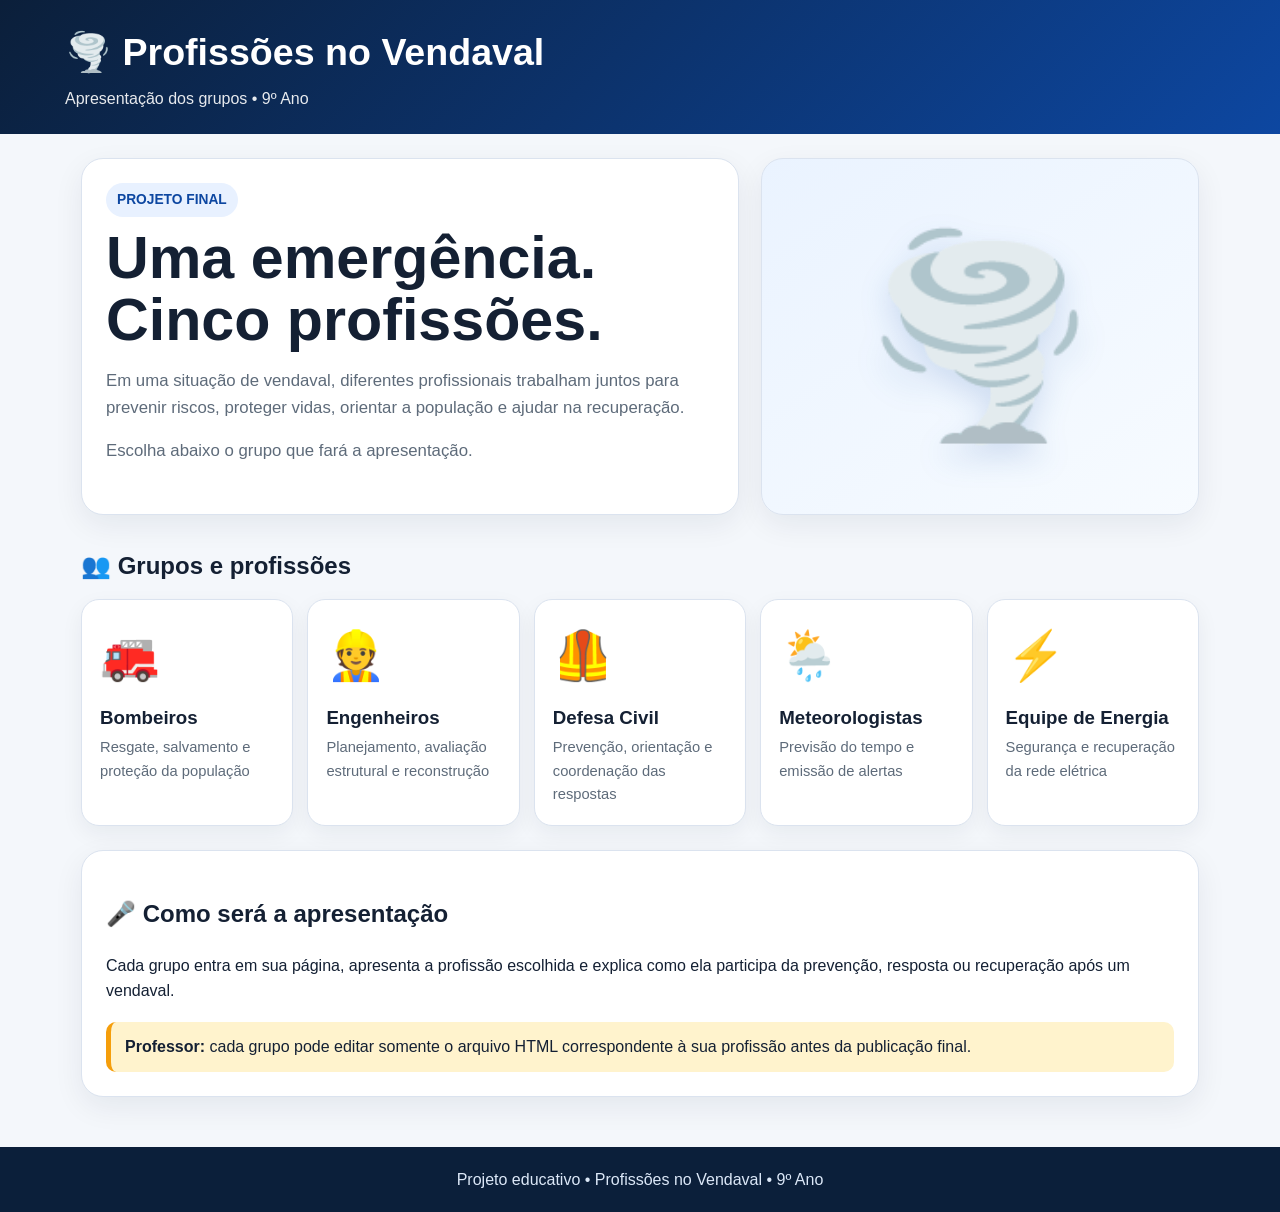
==== index.html @ 0de998a7 "Add files via upload" ====
<!DOCTYPE html>
<html lang="pt-BR">
<head>
  <meta charset="UTF-8">
  <meta name="viewport" content="width=device-width, initial-scale=1.0">
  <title>Profissões no Vendaval | Apresentação dos Grupos</title>
  <link rel="stylesheet" href="styles.css">
</head>
<body>

<header class="site-header">
  <div class="header-inner">
    <div class="brand">
      <h1>🌪️ Profissões no Vendaval</h1>
      <p>Apresentação dos grupos • 9º Ano</p>
    </div>
  </div>
</header>

<main>
  <section class="hero">
    <article class="panel">
      <span class="eyebrow">PROJETO FINAL</span>
      <h2>Uma emergência.<br>Cinco profissões.</h2>
      <p>
        Em uma situação de vendaval, diferentes profissionais trabalham juntos
        para prevenir riscos, proteger vidas, orientar a população e ajudar na recuperação.
      </p>
      <p>
        Escolha abaixo o grupo que fará a apresentação.
      </p>
    </article>

    <aside class="panel illustration">
      <div class="big-icon">🌪️</div>
    </aside>
  </section>

  <h2 class="section-title">👥 Grupos e profissões</h2>

  <section class="cards">

    <a class="prof-card" href="bombeiros.html">
      <div class="icon">🚒</div>
      <h3>Bombeiros</h3>
      <p>Resgate, salvamento e proteção da população</p>
    </a>

    <a class="prof-card" href="engenheiros.html">
      <div class="icon">👷</div>
      <h3>Engenheiros</h3>
      <p>Planejamento, avaliação estrutural e reconstrução</p>
    </a>

    <a class="prof-card" href="defesa-civil.html">
      <div class="icon">🦺</div>
      <h3>Defesa Civil</h3>
      <p>Prevenção, orientação e coordenação das respostas</p>
    </a>

    <a class="prof-card" href="meteorologistas.html">
      <div class="icon">🌦️</div>
      <h3>Meteorologistas</h3>
      <p>Previsão do tempo e emissão de alertas</p>
    </a>

    <a class="prof-card" href="energia.html">
      <div class="icon">⚡</div>
      <h3>Equipe de Energia</h3>
      <p>Segurança e recuperação da rede elétrica</p>
    </a>

  </section>

  <section class="panel" style="margin-top:24px;">
    <h2>🎤 Como será a apresentação</h2>
    <p>
      Cada grupo entra em sua página, apresenta a profissão escolhida e explica
      como ela participa da prevenção, resposta ou recuperação após um vendaval.
    </p>
    <div class="edit-note">
      <strong>Professor:</strong> cada grupo pode editar somente o arquivo HTML
      correspondente à sua profissão antes da publicação final.
    </div>
  </section>
</main>

<footer>
  Projeto educativo • Profissões no Vendaval • 9º Ano
</footer>

</body>
</html>
---- styles.css ----
* { box-sizing: border-box; }

:root {
  --bg: #f4f7fb;
  --card: #ffffff;
  --text: #142033;
  --muted: #5e6b7a;
  --blue: #0d47a1;
  --blue2: #1565c0;
  --line: #dbe3ef;
  --accent: #e8f1ff;
}

html { scroll-behavior: smooth; }

body {
  margin: 0;
  font-family: Arial, Helvetica, sans-serif;
  background: var(--bg);
  color: var(--text);
  line-height: 1.6;
}

a { color: inherit; }

.site-header {
  background: linear-gradient(135deg, #0b1f3a, #0d47a1);
  color: #fff;
  padding: 22px 16px;
}

.header-inner {
  max-width: 1150px;
  margin: auto;
  display: flex;
  gap: 18px;
  align-items: center;
  justify-content: space-between;
  flex-wrap: wrap;
}

.brand h1 {
  margin: 0;
  font-size: clamp(1.5rem, 4vw, 2.35rem);
}

.brand p {
  margin: 4px 0 0;
  opacity: .9;
}

.top-nav {
  display: flex;
  gap: 8px;
  flex-wrap: wrap;
}

.top-nav a {
  text-decoration: none;
  padding: 8px 11px;
  border-radius: 999px;
  background: rgba(255,255,255,.12);
  font-size: .9rem;
}

.top-nav a:hover {
  background: rgba(255,255,255,.22);
}

main {
  max-width: 1150px;
  margin: auto;
  padding: 24px 16px 50px;
}

.hero {
  display: grid;
  grid-template-columns: 1.2fr .8fr;
  gap: 22px;
  align-items: stretch;
  margin-bottom: 24px;
}

.panel {
  background: var(--card);
  border: 1px solid var(--line);
  border-radius: 22px;
  padding: 24px;
  box-shadow: 0 10px 30px rgba(20,32,51,.07);
}

.eyebrow {
  display: inline-block;
  background: var(--accent);
  color: var(--blue);
  border-radius: 999px;
  padding: 6px 11px;
  font-weight: bold;
  font-size: .86rem;
  margin-bottom: 10px;
}

.hero h2 {
  font-size: clamp(2rem, 6vw, 3.7rem);
  line-height: 1.05;
  margin: 0 0 12px;
}

.hero p {
  color: var(--muted);
  font-size: 1.05rem;
}

.illustration {
  min-height: 300px;
  background: linear-gradient(145deg, #eaf3ff, #f7fbff);
  display: grid;
  place-items: center;
  overflow: hidden;
}

.illustration .big-icon {
  font-size: clamp(6rem, 18vw, 12rem);
  filter: drop-shadow(0 14px 15px rgba(13,71,161,.15));
}

.cards {
  display: grid;
  grid-template-columns: repeat(5, 1fr);
  gap: 14px;
}

.prof-card {
  display: block;
  background: #fff;
  border: 1px solid var(--line);
  border-radius: 18px;
  text-decoration: none;
  padding: 18px;
  box-shadow: 0 8px 22px rgba(20,32,51,.06);
  transition: .2s transform, .2s box-shadow;
}

.prof-card:hover {
  transform: translateY(-4px);
  box-shadow: 0 14px 28px rgba(20,32,51,.12);
}

.prof-card .icon {
  font-size: 3rem;
}

.prof-card h3 {
  margin: 8px 0 3px;
}

.prof-card p {
  margin: 0;
  color: var(--muted);
  font-size: .92rem;
}

.section-title {
  margin: 32px 0 14px;
  font-size: 1.5rem;
}

.info-grid {
  display: grid;
  grid-template-columns: repeat(3, 1fr);
  gap: 14px;
}

.info-box {
  background: #fff;
  border: 1px solid var(--line);
  border-radius: 18px;
  padding: 18px;
}

.info-box h3 {
  margin-top: 0;
  color: var(--blue);
}

.group-box {
  margin-top: 20px;
  background: #fff8df;
  border: 1px solid #f4d47b;
  border-radius: 18px;
  padding: 18px;
}

.group-box h3 { margin-top: 0; }

.presentation-nav {
  display: flex;
  gap: 10px;
  flex-wrap: wrap;
  margin-top: 24px;
}

.btn {
  display: inline-block;
  text-decoration: none;
  border-radius: 12px;
  padding: 11px 15px;
  background: var(--blue);
  color: #fff;
  font-weight: bold;
}

.btn.secondary {
  background: #e7eef8;
  color: #17345d;
}

footer {
  background: #0b1f3a;
  color: #dce8f8;
  text-align: center;
  padding: 20px 14px;
}

.edit-note {
  background: #fff3cd;
  border-left: 5px solid #f59e0b;
  padding: 12px 14px;
  border-radius: 10px;
  margin-top: 18px;
}

@media (max-width: 930px) {
  .hero { grid-template-columns: 1fr; }
  .cards { grid-template-columns: repeat(2, 1fr); }
  .info-grid { grid-template-columns: 1fr; }
}

@media (max-width: 560px) {
  .cards { grid-template-columns: 1fr; }
  .panel { padding: 18px; }
  .top-nav { display: none; }
}
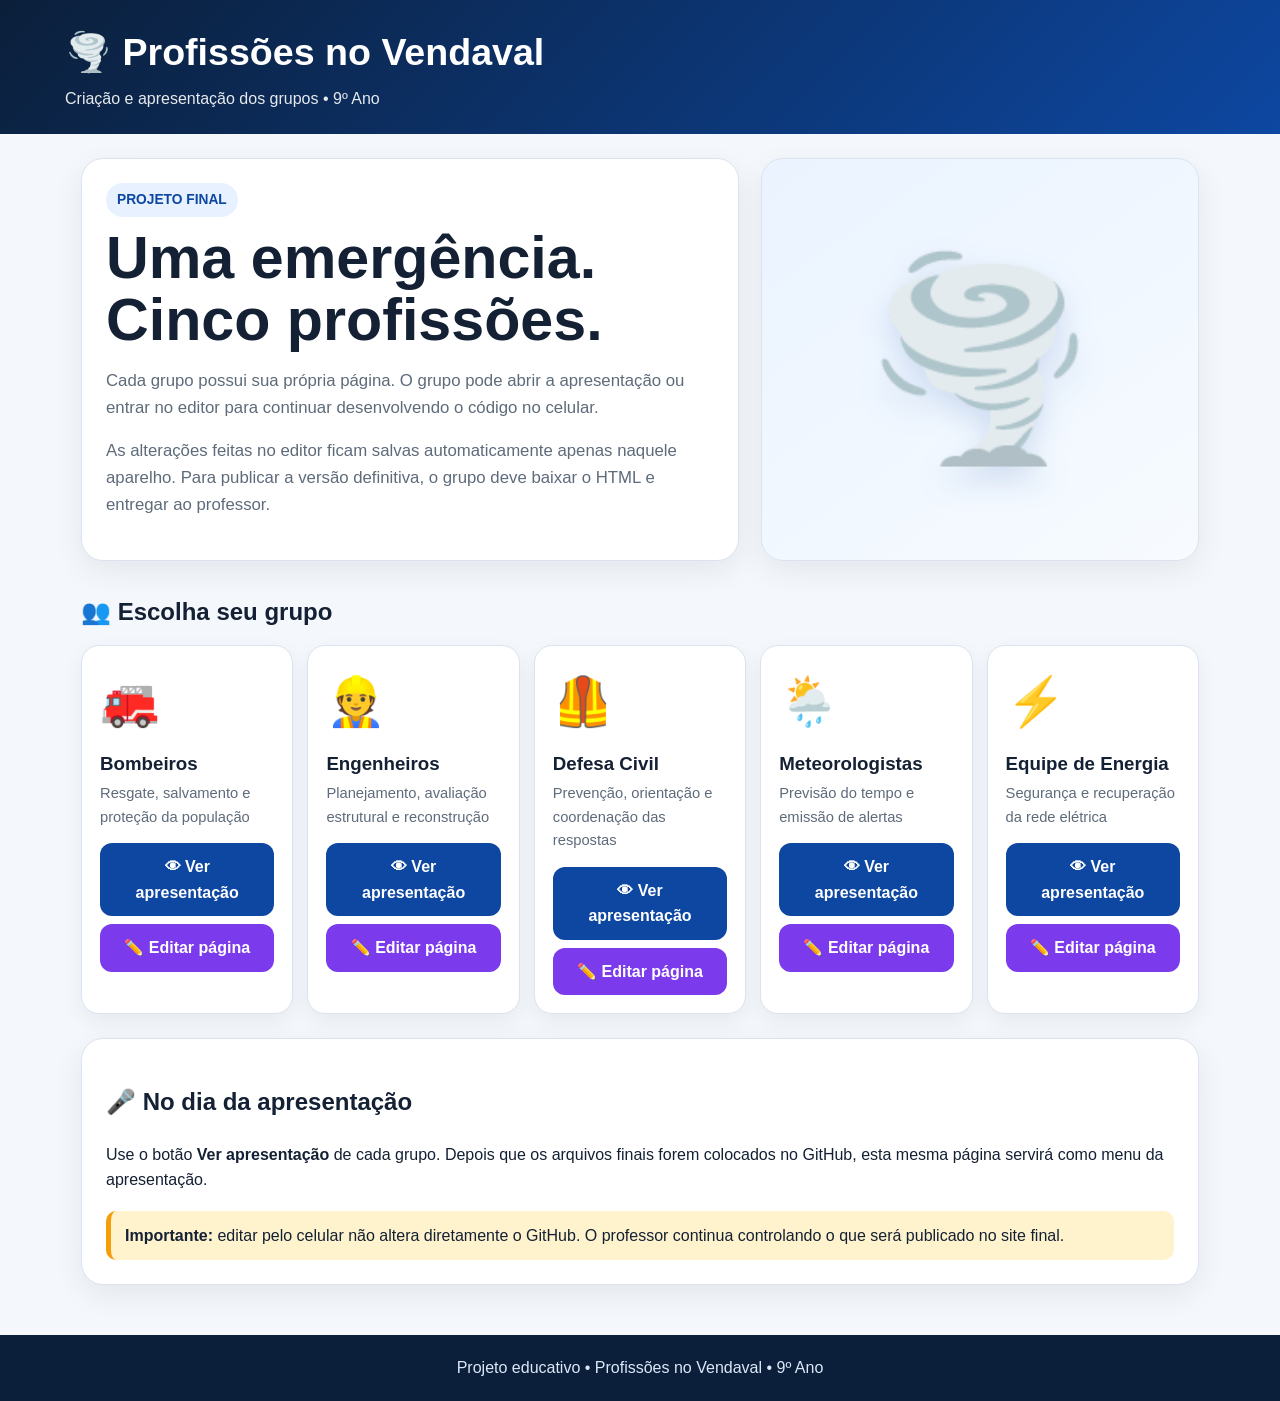
==== commit 989e817c: "Add files via upload" ====
--- a/index.html
+++ b/index.html
@@ -12,7 +12,7 @@
   <div class="header-inner">
     <div class="brand">
       <h1>🌪️ Profissões no Vendaval</h1>
-      <p>Apresentação dos grupos • 9º Ano</p>
+      <p>Criação e apresentação dos grupos • 9º Ano</p>
     </div>
   </div>
 </header>
@@ -23,11 +23,12 @@
       <span class="eyebrow">PROJETO FINAL</span>
       <h2>Uma emergência.<br>Cinco profissões.</h2>
       <p>
-        Em uma situação de vendaval, diferentes profissionais trabalham juntos
-        para prevenir riscos, proteger vidas, orientar a população e ajudar na recuperação.
+        Cada grupo possui sua própria página. O grupo pode abrir a apresentação
+        ou entrar no editor para continuar desenvolvendo o código no celular.
       </p>
       <p>
-        Escolha abaixo o grupo que fará a apresentação.
+        As alterações feitas no editor ficam salvas automaticamente apenas naquele aparelho.
+        Para publicar a versão definitiva, o grupo deve baixar o HTML e entregar ao professor.
       </p>
     </article>
 
@@ -36,51 +37,76 @@
     </aside>
   </section>
 
-  <h2 class="section-title">👥 Grupos e profissões</h2>
+  <h2 class="section-title">👥 Escolha seu grupo</h2>
 
   <section class="cards">
-
-    <a class="prof-card" href="bombeiros.html">
+    
+    <article class="prof-card">
       <div class="icon">🚒</div>
       <h3>Bombeiros</h3>
       <p>Resgate, salvamento e proteção da população</p>
-    </a>
 
-    <a class="prof-card" href="engenheiros.html">
+      <div class="card-actions">
+        <a class="btn" href="bombeiros.html">👁 Ver apresentação</a>
+        <a class="btn edit" href="editar-bombeiros.html">✏️ Editar página</a>
+      </div>
+    </article>
+
+    <article class="prof-card">
       <div class="icon">👷</div>
       <h3>Engenheiros</h3>
       <p>Planejamento, avaliação estrutural e reconstrução</p>
-    </a>
 
-    <a class="prof-card" href="defesa-civil.html">
+      <div class="card-actions">
+        <a class="btn" href="engenheiros.html">👁 Ver apresentação</a>
+        <a class="btn edit" href="editar-engenheiros.html">✏️ Editar página</a>
+      </div>
+    </article>
+
+    <article class="prof-card">
       <div class="icon">🦺</div>
       <h3>Defesa Civil</h3>
       <p>Prevenção, orientação e coordenação das respostas</p>
-    </a>
 
-    <a class="prof-card" href="meteorologistas.html">
+      <div class="card-actions">
+        <a class="btn" href="defesa-civil.html">👁 Ver apresentação</a>
+        <a class="btn edit" href="editar-defesa-civil.html">✏️ Editar página</a>
+      </div>
+    </article>
+
+    <article class="prof-card">
       <div class="icon">🌦️</div>
       <h3>Meteorologistas</h3>
       <p>Previsão do tempo e emissão de alertas</p>
-    </a>
 
-    <a class="prof-card" href="energia.html">
+      <div class="card-actions">
+        <a class="btn" href="meteorologistas.html">👁 Ver apresentação</a>
+        <a class="btn edit" href="editar-meteorologistas.html">✏️ Editar página</a>
+      </div>
+    </article>
+
+    <article class="prof-card">
       <div class="icon">⚡</div>
       <h3>Equipe de Energia</h3>
       <p>Segurança e recuperação da rede elétrica</p>
-    </a>
+
+      <div class="card-actions">
+        <a class="btn" href="energia.html">👁 Ver apresentação</a>
+        <a class="btn edit" href="editar-energia.html">✏️ Editar página</a>
+      </div>
+    </article>
 
   </section>
 
   <section class="panel" style="margin-top:24px;">
-    <h2>🎤 Como será a apresentação</h2>
+    <h2>🎤 No dia da apresentação</h2>
     <p>
-      Cada grupo entra em sua página, apresenta a profissão escolhida e explica
-      como ela participa da prevenção, resposta ou recuperação após um vendaval.
+      Use o botão <strong>Ver apresentação</strong> de cada grupo. Depois que os arquivos
+      finais forem colocados no GitHub, esta mesma página servirá como menu da apresentação.
     </p>
     <div class="edit-note">
-      <strong>Professor:</strong> cada grupo pode editar somente o arquivo HTML
-      correspondente à sua profissão antes da publicação final.
+      <strong>Importante:</strong> editar pelo celular não altera diretamente o GitHub.
+      O professor continua controlando o que será publicado no site final.
     </div>
   </section>
 </main>
--- a/styles.css
+++ b/styles.css
@@ -242,3 +242,151 @@
   .panel { padding: 18px; }
   .top-nav { display: none; }
 }
+
+
+/* ===== Atualização: apresentação + edição por grupo ===== */
+
+.prof-card {
+  cursor: default;
+}
+
+.prof-card:hover {
+  transform: none;
+}
+
+.card-actions {
+  display: grid;
+  gap: 8px;
+  margin-top: 14px;
+}
+
+.card-actions a {
+  text-align: center;
+}
+
+.btn.edit {
+  background: #7c3aed;
+  color: #fff;
+}
+
+.editor-layout {
+  display: grid;
+  grid-template-columns: 1fr 1fr;
+  gap: 16px;
+  align-items: start;
+}
+
+.editor-card {
+  background: #fff;
+  border: 1px solid var(--line);
+  border-radius: 18px;
+  padding: 16px;
+  box-shadow: 0 8px 22px rgba(20,32,51,.06);
+}
+
+.editor-card h2 {
+  margin-top: 0;
+}
+
+.code-editor {
+  width: 100%;
+  min-height: 650px;
+  resize: vertical;
+  border: 1px solid #cbd5e1;
+  border-radius: 12px;
+  padding: 12px;
+  font-family: Consolas, "Courier New", monospace;
+  font-size: 15px;
+  line-height: 1.45;
+  background: #0f172a;
+  color: #e2e8f0;
+  outline: none;
+}
+
+.code-editor:focus {
+  border-color: #2563eb;
+  box-shadow: 0 0 0 3px rgba(37,99,235,.15);
+}
+
+.editor-buttons {
+  display: grid;
+  grid-template-columns: repeat(4, 1fr);
+  gap: 8px;
+  margin-top: 10px;
+}
+
+.editor-buttons button,
+.editor-buttons a {
+  border: 0;
+  border-radius: 10px;
+  padding: 11px 10px;
+  font-weight: 700;
+  font-size: .9rem;
+  cursor: pointer;
+  text-decoration: none;
+  text-align: center;
+}
+
+.run-btn {
+  background: #2563eb;
+  color: white;
+}
+
+.download-btn {
+  background: #7c3aed;
+  color: white;
+}
+
+.restore-btn {
+  background: #e5e7eb;
+  color: #111827;
+}
+
+.back-btn {
+  background: #dcfce7;
+  color: #166534;
+}
+
+.preview-frame {
+  width: 100%;
+  min-height: 760px;
+  border: 1px solid #cbd5e1;
+  border-radius: 12px;
+  background: white;
+}
+
+.save-status {
+  min-height: 22px;
+  margin-top: 8px;
+  font-size: .9rem;
+  font-weight: bold;
+  color: #166534;
+}
+
+.autosave-note {
+  background: #ecfdf5;
+  border-left: 5px solid #10b981;
+  padding: 12px 14px;
+  border-radius: 10px;
+  margin-bottom: 14px;
+}
+
+@media (max-width: 950px) {
+  .editor-layout {
+    grid-template-columns: 1fr;
+  }
+
+  .code-editor {
+    min-height: 420px;
+  }
+
+  .preview-frame {
+    min-height: 600px;
+  }
+}
+
+@media (max-width: 560px) {
+  .editor-buttons {
+    grid-template-columns: repeat(2, 1fr);
+  }
+}
